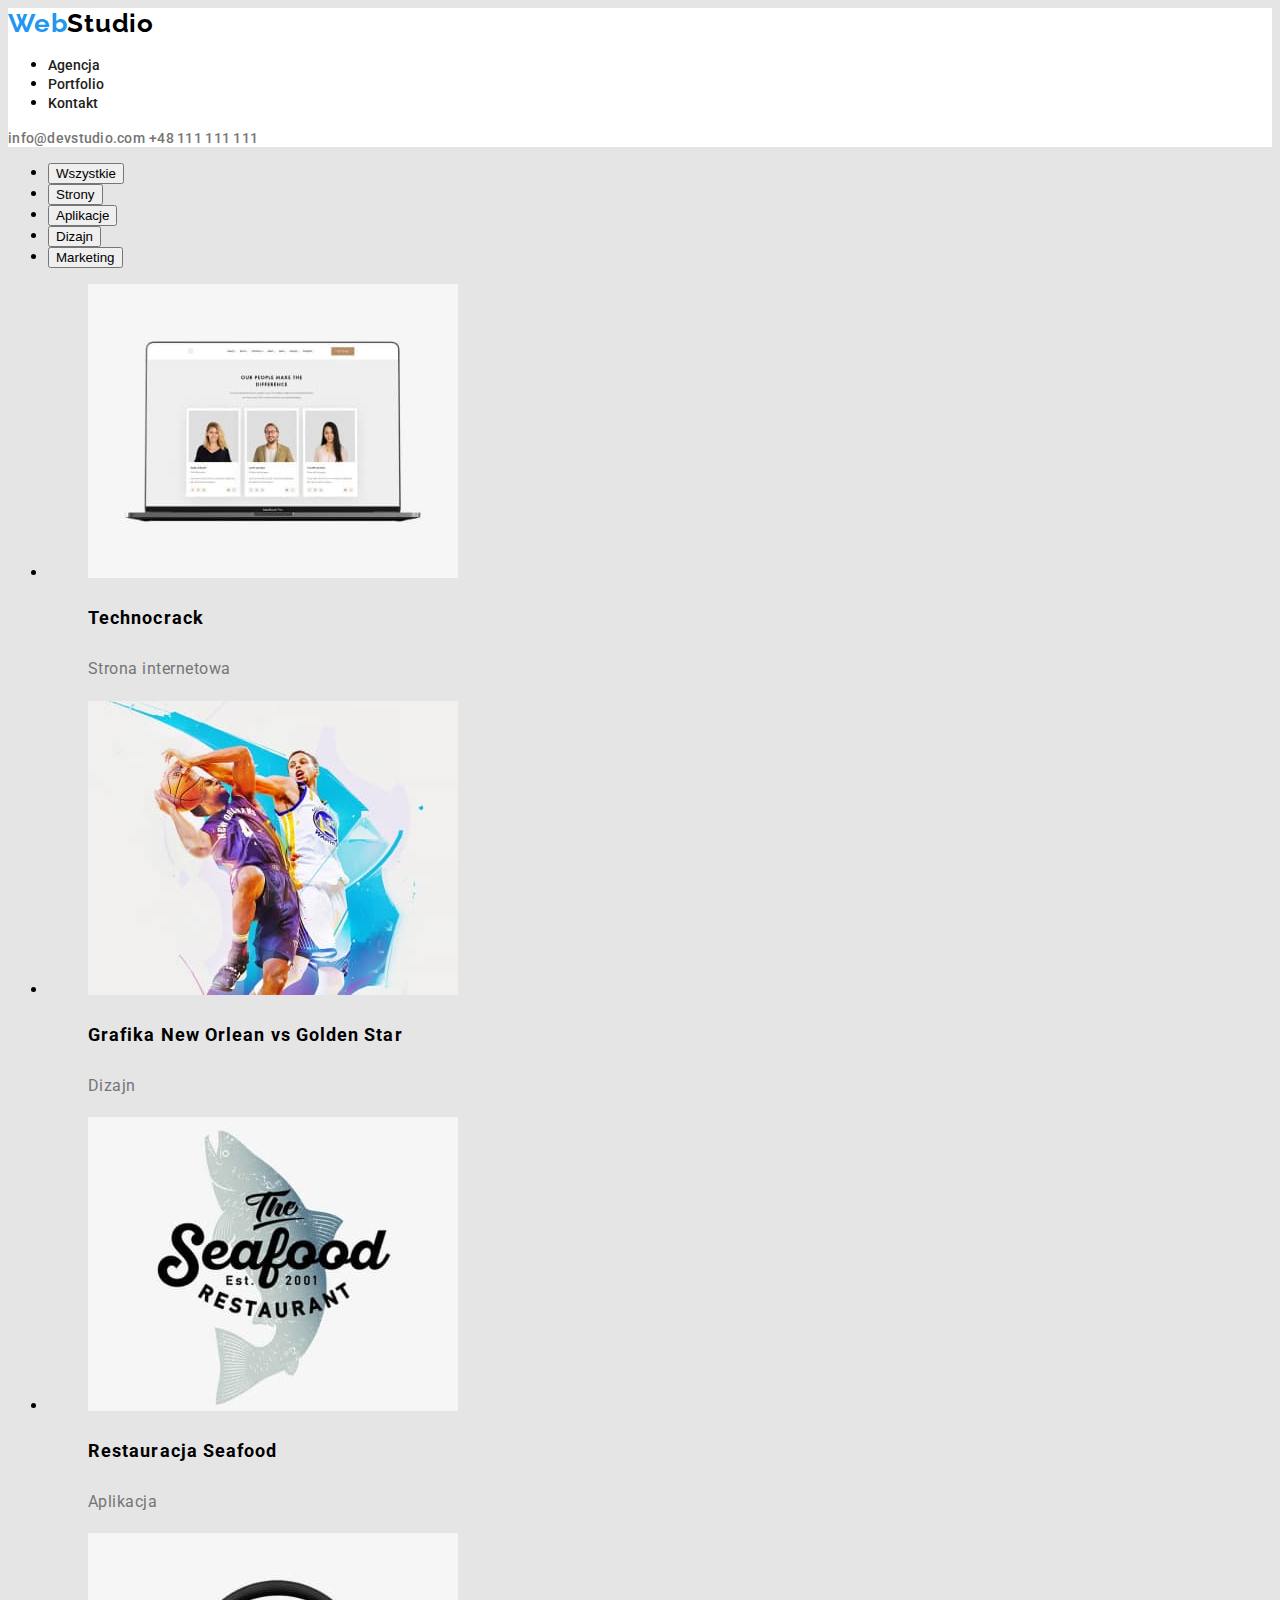
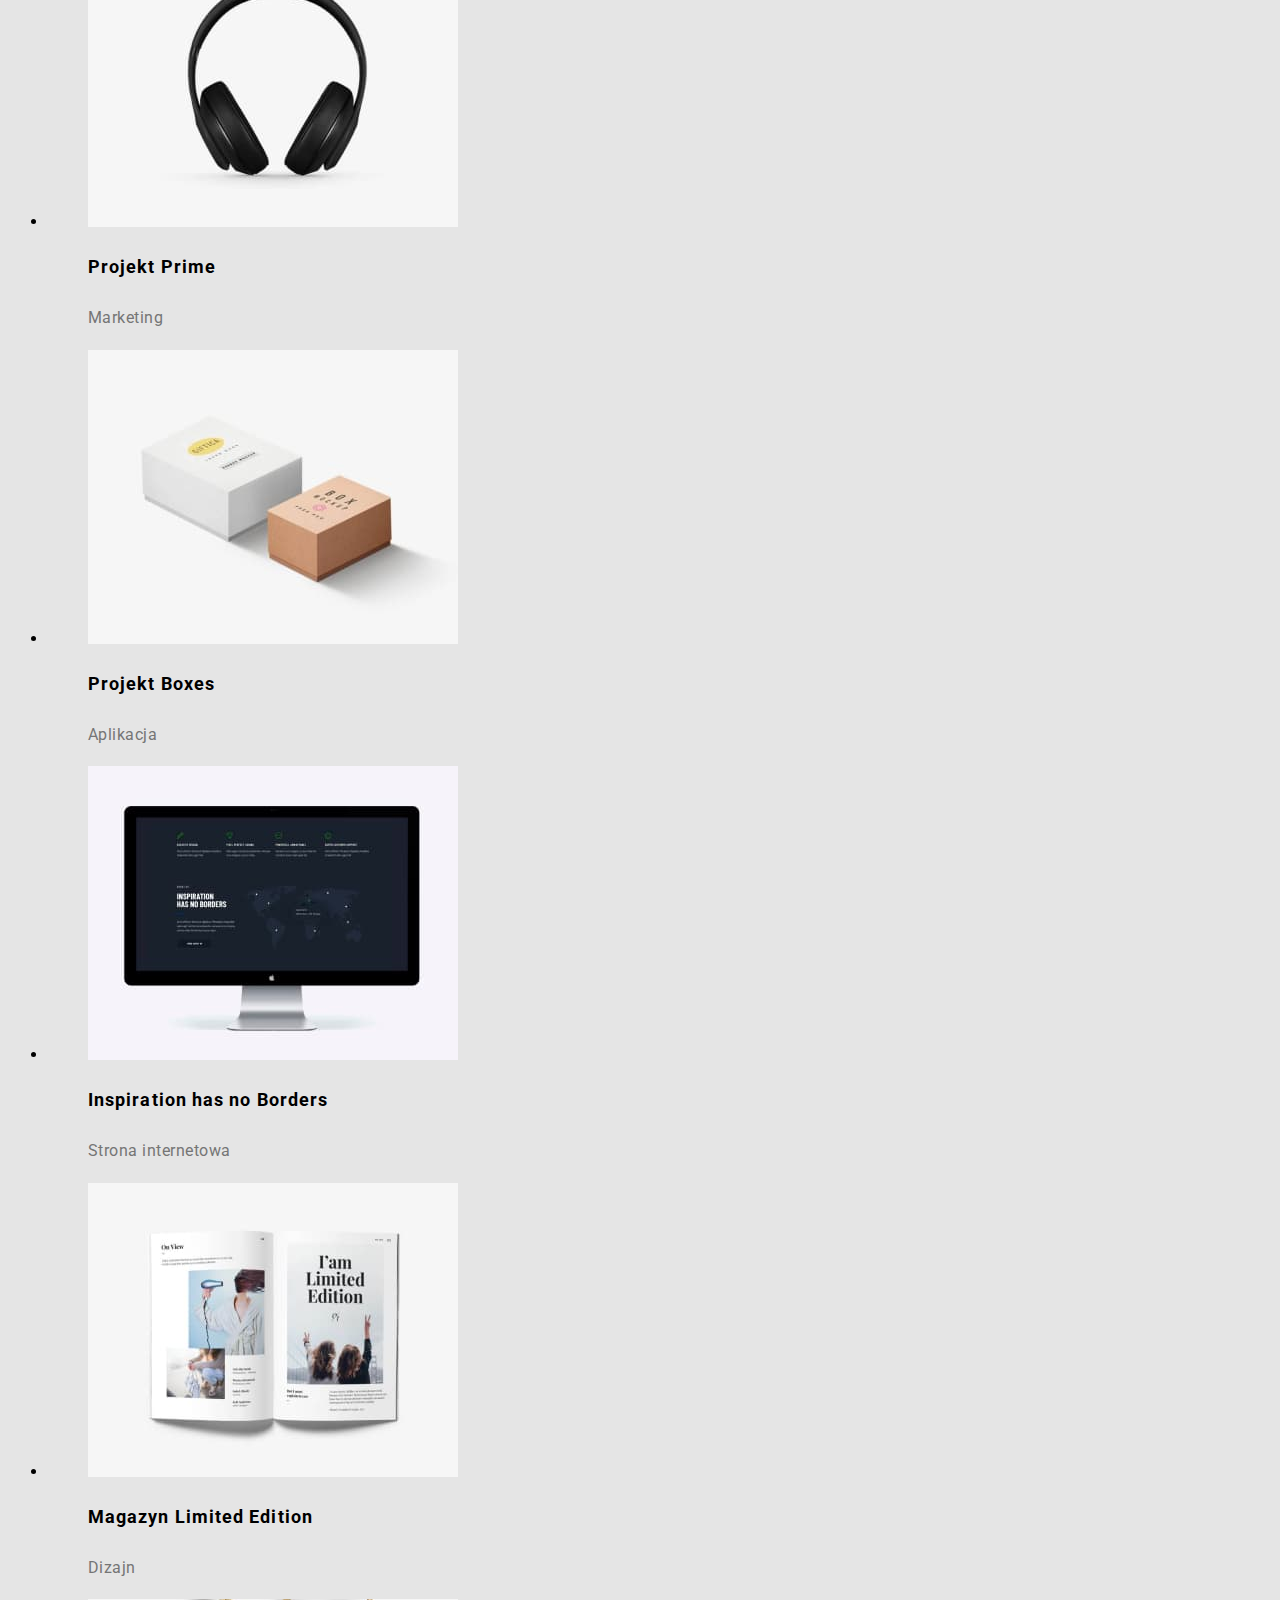
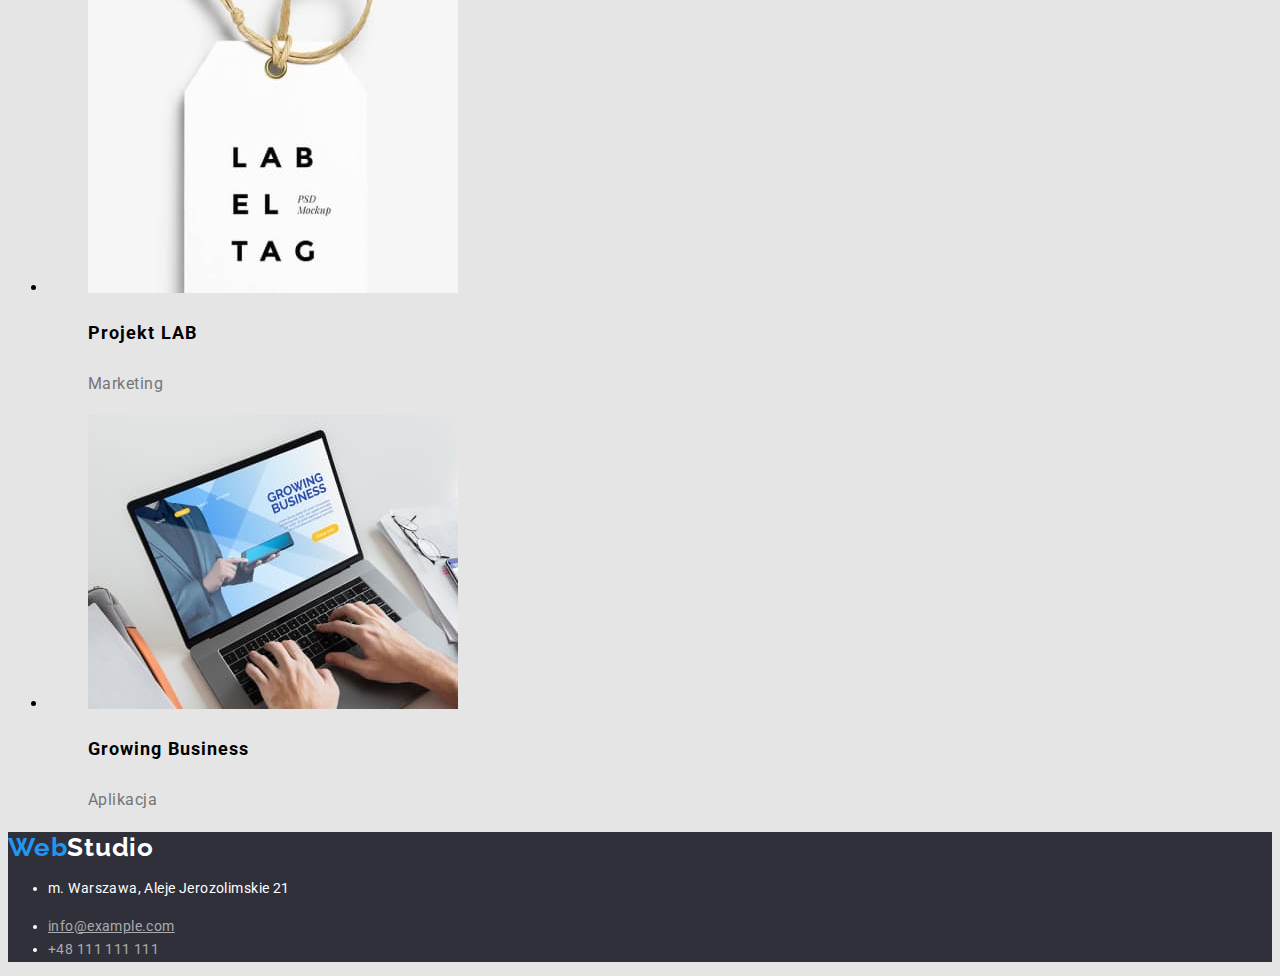
==== portfolio.html @ b423bd3a "new homework" ====
<!DOCTYPE html>
<html lang="en">
  <head>
    <meta charset="UTF-8" />
    <meta http-equiv="X-UA-Compatible" content="IE=edge" />
    <meta name="viewport" content="width=device-width, initial-scale=1.0" />
    <title>hw-2-Portfolio</title>
    <link rel="preconnect" href="https://fonts.googleapis.com" />
    <link rel="preconnect" href="https://fonts.gstatic.com" crossorigin />
    <link
      href="https://fonts.googleapis.com/css2?family=Raleway:wght@700&family=Roboto:wght@400;500;700;900&display=swap"
      rel="stylesheet"
    />
    <link rel="stylesheet" href="./css/style.css" />
    <style>
      body {
        font-family: "Roboto", sans-serif;
      }
    </style>
  </head>
  <body>
    <header id="navi">
      <a class="logo" href="./index.html"
        ><span>Web</span><span class="studio-header">Studio</span></a
      >
      <nav class="menu">
        <ul>
          <li><a class="menu_item" href="#">Agencja</a></li>
          <li><a class="menu_item" href="./portfolio.html">Portfolio</a></li>
          <li><a class="menu_item" href="#Kontakt">Kontakt</a></li>
        </ul>
      </nav>
      <a class="mail" href="mailto:info@devstudio.com">info@devstudio.com</a>
      <a class="tel" href="tel:+48111111111">+48 111 111 111</a>
    </header>
    <main>
      <section class="filters">
        <ul>
          <li>
            <button class="filter-button" type="button">Wszystkie</button>
          </li>
          <li><button class="filter-button" type="button">Strony</button></li>
          <li>
            <button class="filter-button" type="button">Aplikacje</button>
          </li>
          <li><button class="filter-button" type="button">Dizajn</button></li>
          <li>
            <button class="filter-button" type="button">Marketing</button>
          </li>
        </ul>
      </section>
      <section>
        <ul class="projects-list">
          <li class="project-list-item">
            <figure>
              <img
                src="./images/portfolio/portfolio_img1.jpg"
                alt="Technocrack"
                width="370"
                height="294"
              />
              <figcaption>
                <p class="project-title">Technocrack</p>
                <p class="project-title-decription">Strona internetowa</p>
              </figcaption>
            </figure>
          </li>
          <li class="project-list-item">
            <figure>
              <img
                src="./images/portfolio/portfolio_img2.jpg"
                alt="Grafika New Orlean vs Golden Star"
                width="370"
                height="294"
              />
              <figcaption>
                <p class="project-title">Grafika New Orlean vs Golden Star</p>
                <p class="project-title-decription">Dizajn</p>
              </figcaption>
            </figure>
          </li>
          <li class="project-list-item">
            <figure>
              <img
                src="./images/portfolio/portfolio_img3.jpg"
                alt="Restauracja Seafood"
                width="370"
                height="294"
              />
              <figcaption>
                <p class="project-title">Restauracja Seafood</p>
                <p class="project-title-decription">Aplikacja</p>
              </figcaption>
            </figure>
          </li>
          <li class="project-list-item">
            <figure>
              <img
                src="./images/portfolio/portfolio_img4.jpg"
                alt="Projekt Prime"
                width="370"
                height="294"
              />
              <figcaption>
                <p class="project-title">Projekt Prime</p>
                <p class="project-title-decription">Marketing</p>
              </figcaption>
            </figure>
          </li>
          <li class="project-list-item">
            <figure>
              <img
                src="./images/portfolio/portfolio_img5.jpg"
                alt="Projekt Boxes"
                width="370"
                height="294"
              />
              <figcaption>
                <p class="project-title">Projekt Boxes</p>
                <p class="project-title-decription">Aplikacja</p>
              </figcaption>
            </figure>
          </li>
          <li class="project-list-item">
            <figure>
              <img
                src="./images/portfolio/portfolio_img6.jpg"
                alt="Inspiration has no Borders"
                width="370"
                height="294"
              />
              <figcaption>
                <p class="project-title">Inspiration has no Borders</p>
                <p class="project-title-decription">Strona internetowa</p>
              </figcaption>
            </figure>
          </li>
          <li class="project-list-item">
            <figure>
              <img
                src="./images/portfolio/portfolio_img7.jpg"
                alt="Magazyn Limited Edition"
                width="370"
                height="294"
              />
              <figcaption>
                <p class="project-title">Magazyn Limited Edition</p>
                <p class="project-title-decription">Dizajn</p>
              </figcaption>
            </figure>
          </li>
          <li class="project-list-item">
            <figure>
              <img
                src="./images/portfolio/portfolio_img8.jpg"
                alt="Projekt LAB"
                width="370"
                height="294"
              />
              <figcaption>
                <p class="project-title">Projekt LAB</p>
                <p class="project-title-decription">Marketing</p>
              </figcaption>
            </figure>
          </li>
          <li class="project-list-item">
            <figure>
              <img
                src="./images/portfolio/portfolio_img9.jpg"
                alt="Growing Business"
                width="370"
                height="294"
              />
              <figcaption>
                <p class="project-title">Growing Business</p>
                <p class="project-title-decription">Aplikacja</p>
              </figcaption>
            </figure>
          </li>
        </ul>
      </section>
    </main>
    <footer>
      <div id="Kontakt">
        <a class="logo-footer" href="index.html"
          >Web<span class="studio-footer">Studio</span></a
        >
        <address>
          <ul class="adress-text">
            <li><p>m. Warszawa, Aleje Jerozolimskie 21</p></li>
            <li>
              <a class="footer-links footer-mail" href="mailto:info@example.com"
                >info@example.com</a
              >
            </li>
            <li>
              <a class="footer-links" href="tel:+48111111111"
                >+48 111 111 111</a
              >
            </li>
          </ul>
        </address>
      </div>
    </footer>
  </body>
</html>
---- css/style.css ----
body {
  font: color #212121;
  background-color: var(--background-color);
}
/*style zapisane*/
:root {
  --hover-color: #2196f3;
  --background-color: #e5e5e5;
  --section-color: #ffffff;
  --other-section-color: #2f303a;
  --description-color: #757575;
}
/*przyciski  link*/
.order-service-button {
  font-style: normal;
  font-weight: 700;
  line-height: 1.87;
  display: flex;
  align-items: center;
  text-align: center;
  letter-spacing: 0.06em;
}
.order-service-button:hover,
.order-service-button:focus {
  background-color: var(--hover-color);
}
.filter.button {
  font-family: "Roboto";
  font-weight: 500;
  font-size: 16px;
  line-height: 1.6;
  text-align: center;
  letter-spacing: 0.03em;
}
.filter-button:hover,
.filter-button:focus {
  background-color: var(--hover-color);
}

a {
  color: #212121;
  text-decoration: inherit;
}
a:hover,
a:focus {
  color: var(--hover-color);
}
footer {
  background-color: var(--other-section-color);
  color: #ffffff;
}
.footer-links {
  color: rgba(255, 255, 255, 0.6);
  font-style: normal;
  font-size: 14px;
  line-height: 1.7;
  letter-spacing: 0.03em;
}
.footer-mail {
  text-decoration-line: underline;
}
.tel,
.mail {
  color: rgba(117, 117, 117, 1);
  font-style: normal;
  font-weight: 500;
  font-size: 14px;
  line-height: 1.1;
  letter-spacing: 0.02em;
}
.tel:hover,
.mail:hover,
.tel:focus,
.mail:focus {
  color: var(--hover-color);
}

.menu {
}
.menu_item {
  font-style: normal;
  font-weight: 500;
  font-size: 14px;
  line-height: 1.1;
  letter-spacing: 0.02;
}
/*teksty*/
.project-title-decription {
  color: var(--description-color);
  font-style: normal;
  font-size: 16px;
  line-height: 1.9;
  letter-spacing: 0.03em;
}
.project-title {
  font-style: normal;
  font-weight: 700;
  font-size: 18px;
  line-height: 2;
  letter-spacing: 0.06em;
}

.adress-text {
  font-style: normal;
  font-size: 14px;
  line-height: 1.7;
  letter-spacing: 0.03em;
}
.logo {
  font-family: "Raleway";
  font-style: normal;
  font-weight: 700;
  font-size: 26px;
  line-height: 1.2;
  letter-spacing: 0.03em;
  color: #2196f3;
}
.logo-footer {
  font-family: "Raleway";
  font-style: normal;
  font-weight: 700;
  font-size: 26px;
  line-height: 1.2;
  letter-spacing: 0.03em;
  color: #2196f3;
}
.studio-header {
  color: #000000;
}
.studio-footer {
  color: #ffffff;
}
.order-service-title {
  font-weight: 900;
  font-size: 44px;
  line-height: 1.36;
  text-align: center;
  letter-spacing: 0.06em;
  text-transform: uppercase;
  color: #ffffff;
}
.lorem-list-title {
  font-weight: 700;
  font-size: 14px;
  line-height: 1.14;
  letter-spacing: 0.03em;
  text-transform: uppercase;
}

.lorem-list-description {
  font-size: 14px;
  line-height: 2;
  letter-spacing: 0.03em;
  color: var(--description-color);
}

.work-section-title {
  font-style: normal;
  font-weight: 700;
  font-size: 36px;
  line-height: 1.17;
  text-align: center;
  letter-spacing: 0.03em;
}

.work-list-image {
}

.team-section {
}

.team-list {
}

.team-list-item {
}

.team-list-title {
  font-style: normal;
  font-weight: 500;
  line-height: 1.2;
  text-align: center;
  letter-spacing: 0.03em;
}

.team-list-description {
  font-style: normal;
  line-height: 1.2;
  text-align: center;
  letter-spacing: 0.03pm;
  color: var(--description-color);
}
/*sekcje*/
.work-list {
}

.efective-solution-conteiner {
  background-color: var(--other-section-color);
}
#lorem {
  background-color: var(--section-color);
}
#work {
  background-color: var(--section-color);
}
#kontakt {
  background-color: var(--section-color);
}
#navi {
  background-color: var(--section-color);
}
#team {
  background-color: var(--section-color);
}
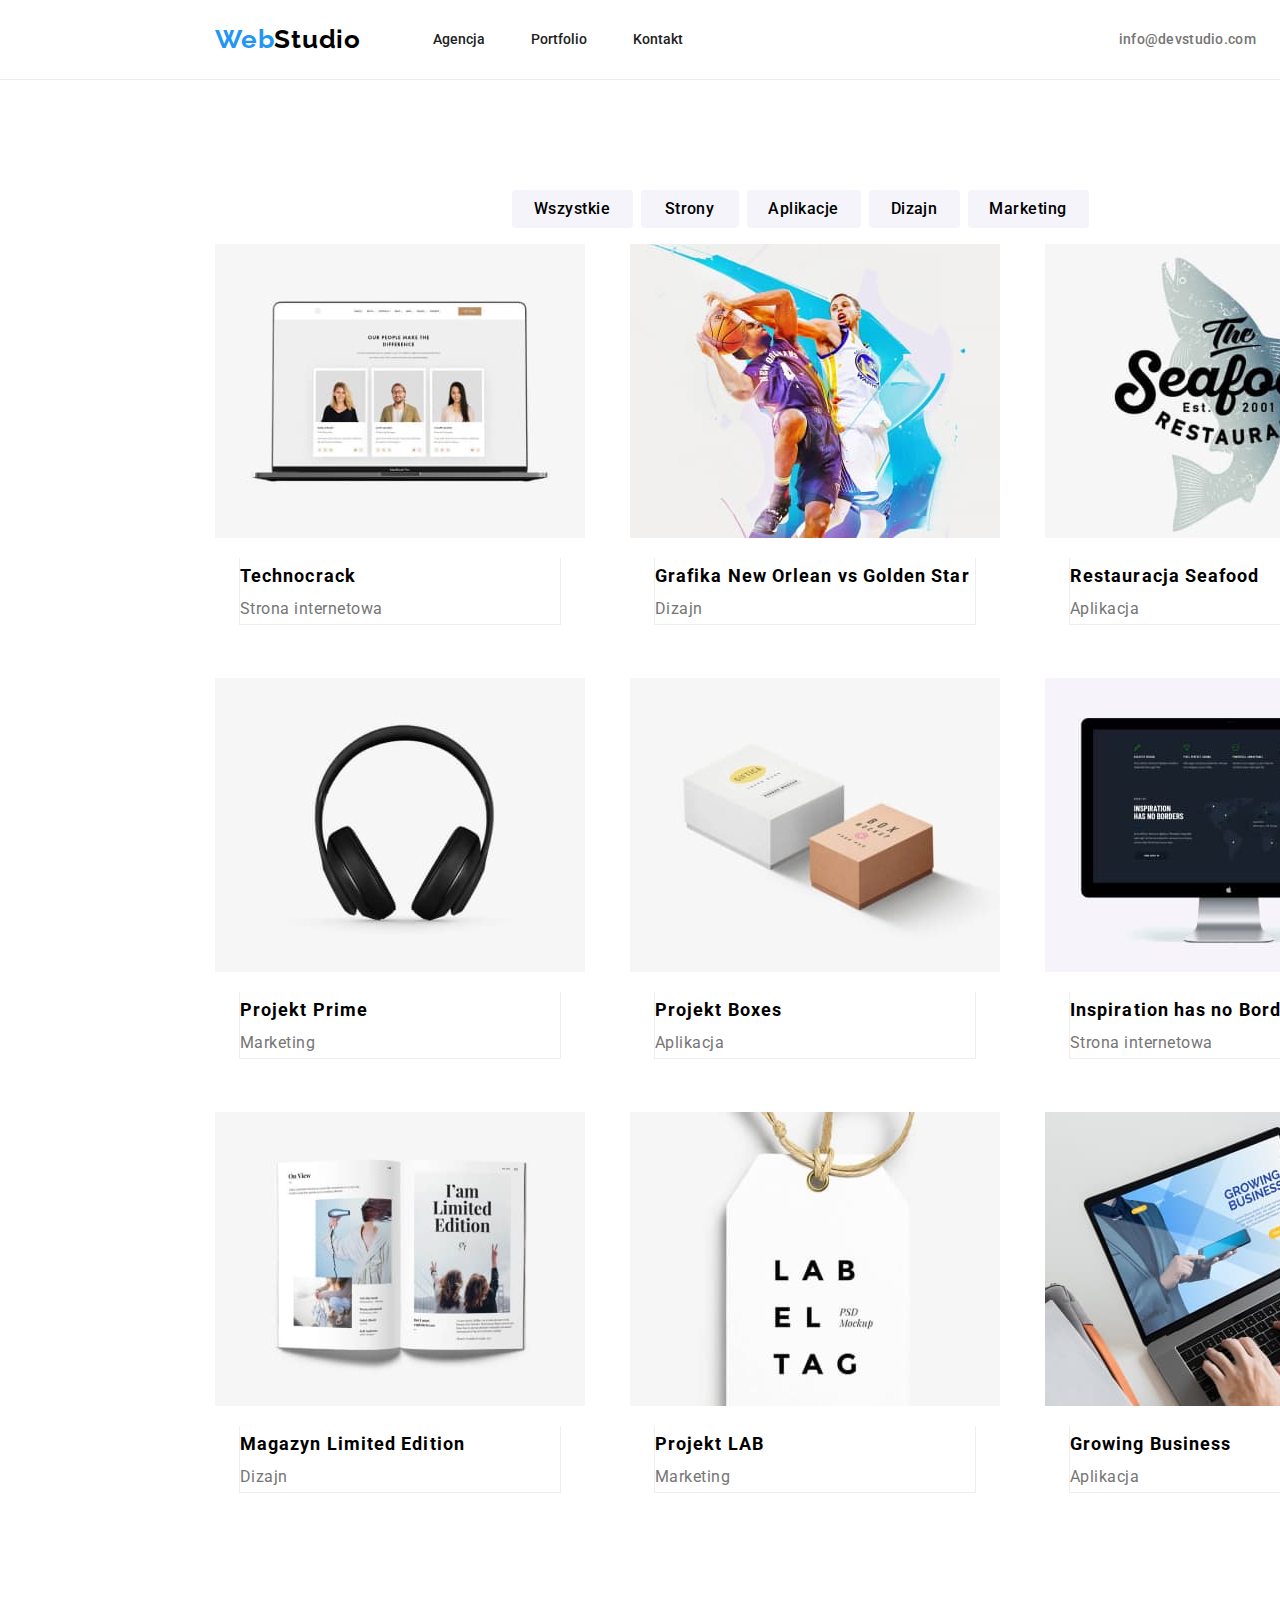
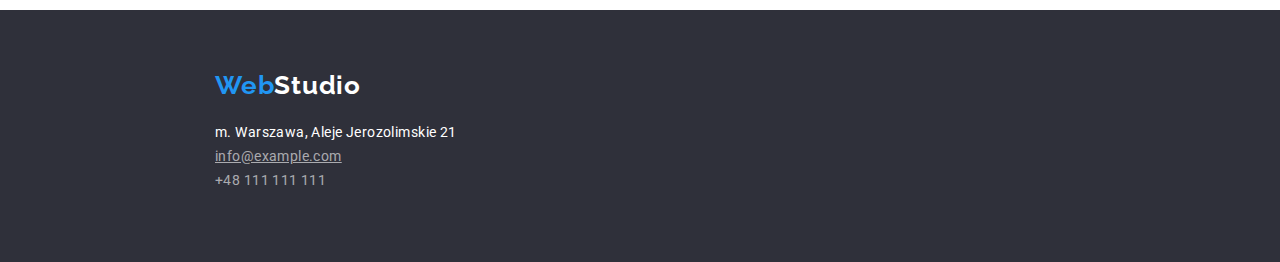
==== commit f10e3aea: "portfolio" ====
--- a/portfolio.html
+++ b/portfolio.html
@@ -7,10 +7,12 @@
     <title>hw-2-Portfolio</title>
     <link rel="preconnect" href="https://fonts.googleapis.com" />
     <link rel="preconnect" href="https://fonts.gstatic.com" crossorigin />
+    <link rel="./css/modern-normalize.css" />
     <link
       href="https://fonts.googleapis.com/css2?family=Raleway:wght@700&family=Roboto:wght@400;500;700;900&display=swap"
       rel="stylesheet"
     />
+
     <link rel="stylesheet" href="./css/style.css" />
     <style>
       body {
@@ -19,159 +21,184 @@
     </style>
   </head>
   <body>
-    <header id="navi">
-      <a class="logo" href="./index.html"
-        ><span>Web</span><span class="studio-header">Studio</span></a
-      >
-      <nav class="menu">
-        <ul>
-          <li><a class="menu_item" href="#">Agencja</a></li>
-          <li><a class="menu_item" href="./portfolio.html">Portfolio</a></li>
-          <li><a class="menu_item" href="#Kontakt">Kontakt</a></li>
-        </ul>
-      </nav>
-      <a class="mail" href="mailto:info@devstudio.com">info@devstudio.com</a>
-      <a class="tel" href="tel:+48111111111">+48 111 111 111</a>
+    <header class="header-border" id="navi">
+      <div class="container header-flex">
+        <a class="logo" href="./index.html"
+          ><span>Web</span><span class="studio-header">Studio</span></a
+        >
+
+        <nav>
+          <ul class="menu">
+            <li><a class="menu_item" href="#">Agencja</a></li>
+            <li><a class="menu_item" href="./portfolio.html">Portfolio</a></li>
+            <li><a class="menu_item" href="#kontakt">Kontakt</a></li>
+          </ul>
+        </nav>
+        <div class="menu-address">
+          <a class="mail" href="mailto:info@devstudio.com"
+            >info@devstudio.com</a
+          >
+          <a class="tel" href="tel:+48111111111">+48 111 111 111</a>
+        </div>
+      </div>
     </header>
-    <main>
-      <section class="filters">
-        <ul>
-          <li>
-            <button class="filter-button" type="button">Wszystkie</button>
-          </li>
-          <li><button class="filter-button" type="button">Strony</button></li>
-          <li>
-            <button class="filter-button" type="button">Aplikacje</button>
-          </li>
-          <li><button class="filter-button" type="button">Dizajn</button></li>
-          <li>
-            <button class="filter-button" type="button">Marketing</button>
-          </li>
-        </ul>
-      </section>
-      <section>
+    <main id="main">
+      <section class="section">
+        <div>
+          <ul class="filters">
+            <li class="filter-list">
+              <button class="filter-button filter-all" type="button">
+                Wszystkie
+              </button>
+            </li>
+            <li class="filter-list">
+              <button class="filter-button filter-site" type="button">
+                Strony
+              </button>
+            </li>
+            <li class="filter-list">
+              <button class="filter-button filter-aplication" type="button">
+                Aplikacje
+              </button>
+            </li>
+            <li class="filter-list">
+              <button class="filter-button filter-dizajn" type="button">
+                Dizajn
+              </button>
+            </li>
+            <li class="filter-list">
+              <button class="filter-button filter-marketing" type="button">
+                Marketing
+              </button>
+            </li>
+          </ul>
+        </div>
+
+        <!--obszar projektow-->
+
         <ul class="projects-list">
           <li class="project-list-item">
-            <figure>
-              <img
+            <figure class="project-list-figure">
+              <img
+                class="project-img"
                 src="./images/portfolio/portfolio_img1.jpg"
                 alt="Technocrack"
                 width="370"
                 height="294"
               />
-              <figcaption>
+              <figcaption class="project-list-figcaption">
                 <p class="project-title">Technocrack</p>
                 <p class="project-title-decription">Strona internetowa</p>
               </figcaption>
             </figure>
           </li>
           <li class="project-list-item">
-            <figure>
+            <figure class="project-list-figure">
               <img
                 src="./images/portfolio/portfolio_img2.jpg"
                 alt="Grafika New Orlean vs Golden Star"
                 width="370"
                 height="294"
               />
-              <figcaption>
+              <figcaption class="project-list-figcaption">
                 <p class="project-title">Grafika New Orlean vs Golden Star</p>
                 <p class="project-title-decription">Dizajn</p>
               </figcaption>
             </figure>
           </li>
           <li class="project-list-item">
-            <figure>
+            <figure class="project-list-figure">
               <img
                 src="./images/portfolio/portfolio_img3.jpg"
                 alt="Restauracja Seafood"
                 width="370"
                 height="294"
               />
-              <figcaption>
+              <figcaption class="project-list-figcaption">
                 <p class="project-title">Restauracja Seafood</p>
                 <p class="project-title-decription">Aplikacja</p>
               </figcaption>
             </figure>
           </li>
           <li class="project-list-item">
-            <figure>
+            <figure class="project-list-figure">
               <img
                 src="./images/portfolio/portfolio_img4.jpg"
                 alt="Projekt Prime"
                 width="370"
                 height="294"
               />
-              <figcaption>
+              <figcaption class="project-list-figcaption">
                 <p class="project-title">Projekt Prime</p>
                 <p class="project-title-decription">Marketing</p>
               </figcaption>
             </figure>
           </li>
           <li class="project-list-item">
-            <figure>
+            <figure class="project-list-figure">
               <img
                 src="./images/portfolio/portfolio_img5.jpg"
                 alt="Projekt Boxes"
                 width="370"
                 height="294"
               />
-              <figcaption>
+              <figcaption class="project-list-figcaption">
                 <p class="project-title">Projekt Boxes</p>
                 <p class="project-title-decription">Aplikacja</p>
               </figcaption>
             </figure>
           </li>
           <li class="project-list-item">
-            <figure>
+            <figure class="project-list-figure">
               <img
                 src="./images/portfolio/portfolio_img6.jpg"
                 alt="Inspiration has no Borders"
                 width="370"
                 height="294"
               />
-              <figcaption>
+              <figcaption class="project-list-figcaption">
                 <p class="project-title">Inspiration has no Borders</p>
                 <p class="project-title-decription">Strona internetowa</p>
               </figcaption>
             </figure>
           </li>
           <li class="project-list-item">
-            <figure>
+            <figure class="project-list-figure">
               <img
                 src="./images/portfolio/portfolio_img7.jpg"
                 alt="Magazyn Limited Edition"
                 width="370"
                 height="294"
               />
-              <figcaption>
+              <figcaption class="project-list-figcaption">
                 <p class="project-title">Magazyn Limited Edition</p>
                 <p class="project-title-decription">Dizajn</p>
               </figcaption>
             </figure>
           </li>
           <li class="project-list-item">
-            <figure>
+            <figure class="project-list-figure">
               <img
                 src="./images/portfolio/portfolio_img8.jpg"
                 alt="Projekt LAB"
                 width="370"
                 height="294"
               />
-              <figcaption>
+              <figcaption class="project-list-figcaption">
                 <p class="project-title">Projekt LAB</p>
                 <p class="project-title-decription">Marketing</p>
               </figcaption>
             </figure>
           </li>
           <li class="project-list-item">
-            <figure>
+            <figure class="project-list-figure">
               <img
                 src="./images/portfolio/portfolio_img9.jpg"
                 alt="Growing Business"
                 width="370"
                 height="294"
               />
-              <figcaption>
+              <figcaption class="project-list-figcaption">
                 <p class="project-title">Growing Business</p>
                 <p class="project-title-decription">Aplikacja</p>
               </figcaption>
@@ -181,25 +208,30 @@
       </section>
     </main>
     <footer>
-      <div id="Kontakt">
-        <a class="logo-footer" href="index.html"
-          >Web<span class="studio-footer">Studio</span></a
-        >
-        <address>
-          <ul class="adress-text">
-            <li><p>m. Warszawa, Aleje Jerozolimskie 21</p></li>
-            <li>
-              <a class="footer-links footer-mail" href="mailto:info@example.com"
-                >info@example.com</a
-              >
-            </li>
-            <li>
-              <a class="footer-links" href="tel:+48111111111"
-                >+48 111 111 111</a
-              >
-            </li>
-          </ul>
-        </address>
+      <div id="kontakt">
+        <div class="logo-footer-container">
+          <a class="logo-footer" href="index.html"
+            >Web<span class="studio-footer">Studio</span></a
+          >
+
+          <address class="adress-container">
+            <ul class="adress-text">
+              <li><p>m. Warszawa, Aleje Jerozolimskie 21</p></li>
+              <li>
+                <a
+                  class="footer-links footer-mail"
+                  href="mailto:info@example.com"
+                  >info@example.com</a
+                >
+              </li>
+              <li>
+                <a class="footer-links" href="tel:+48111111111"
+                  >+48 111 111 111</a
+                >
+              </li>
+            </ul>
+          </address>
+        </div>
       </div>
     </footer>
   </body>
--- a/css/style.css
+++ b/css/style.css
@@ -1,6 +1,8 @@
+@import "./modern-normalize.css";
 body {
   font: color #212121;
-  background-color: var(--background-color);
+  background-color: var(--section-color);
+  margin: 0px;
 }
 /*style zapisane*/
 :root {
@@ -9,8 +11,18 @@
   --section-color: #ffffff;
   --other-section-color: #2f303a;
   --description-color: #757575;
+  --button-color: #f5f4fa;
+}
+img {
+  display: block;
+  max-width: 100%;
+  height: auto;
 }
 /*przyciski  link*/
+.filter-all {
+  width: auto;
+  height: auto;
+}
 .order-service-button {
   font-style: normal;
   font-weight: 700;
@@ -24,19 +36,37 @@
 .order-service-button:focus {
   background-color: var(--hover-color);
 }
-.filter.button {
+.filter-list {
+}
+ul:first-child {
+  margin-left: 0px;
+}
+ul.last-child {
+  margin-right: 0px;
+}
+.filter-button {
   font-family: "Roboto";
   font-weight: 500;
   font-size: 16px;
   line-height: 1.6;
   text-align: center;
   letter-spacing: 0.03em;
+  background-color: var(--button-color);
+  border-radius: 4px;
+  border: 0;
+  width: 177px;
+  height: 26px;
 }
 .filter-button:hover,
 .filter-button:focus {
   background-color: var(--hover-color);
 }
-
+p {
+  margin: 0px;
+}
+li {
+  list-style-type: none;
+}
 a {
   color: #212121;
   text-decoration: inherit;
@@ -48,13 +78,17 @@
 footer {
   background-color: var(--other-section-color);
   color: #ffffff;
-}
+  width: 1600px;
+  height: 252px;
+}
+
 .footer-links {
   color: rgba(255, 255, 255, 0.6);
   font-style: normal;
   font-size: 14px;
   line-height: 1.7;
   letter-spacing: 0.03em;
+  padding-top: 9px;
 }
 .footer-mail {
   text-decoration-line: underline;
@@ -76,6 +110,15 @@
 }
 
 .menu {
+  display: flex;
+  flex-direction: row;
+  list-style-type: none;
+  gap: 46px;
+  height: 100%;
+  margin: 0 0 0 91px;
+  justify-content: flex-start;
+  padding-inline-start: 0;
+  align-items: center;
 }
 .menu_item {
   font-style: normal;
@@ -84,6 +127,16 @@
   line-height: 1.1;
   letter-spacing: 0.02;
 }
+.menu-address {
+  display: flex;
+  flex-direction: row;
+  gap: 50px;
+  padding-inline-start: 0;
+  justify-content: flex-end;
+  align-items: center;
+  margin: 0 0 0 364px;
+}
+
 /*teksty*/
 .project-title-decription {
   color: var(--description-color);
@@ -91,6 +144,7 @@
   font-size: 16px;
   line-height: 1.9;
   letter-spacing: 0.03em;
+  margin: 0px 0px 0px 0px;
 }
 .project-title {
   font-style: normal;
@@ -98,13 +152,19 @@
   font-size: 18px;
   line-height: 2;
   letter-spacing: 0.06em;
-}
-
+  margin: 4px 0px 0px 0px;
+}
+.adress-container {
+  width: 247px;
+  height: 81px;
+  margin-top: 20px;
+}
 .adress-text {
   font-style: normal;
   font-size: 14px;
   line-height: 1.7;
   letter-spacing: 0.03em;
+  padding-left: 0px;
 }
 .logo {
   font-family: "Raleway";
@@ -114,6 +174,9 @@
   line-height: 1.2;
   letter-spacing: 0.03em;
   color: #2196f3;
+  display: flex;
+  align-items: center;
+  justify-content: start;
 }
 .logo-footer {
   font-family: "Raleway";
@@ -124,6 +187,11 @@
   letter-spacing: 0.03em;
   color: #2196f3;
 }
+.logo-footer-container {
+  margin-left: 215px;
+  padding-top: 60px;
+}
+
 .studio-header {
   color: #000000;
 }
@@ -191,9 +259,69 @@
   color: var(--description-color);
 }
 /*sekcje*/
+
+#main {
+  width: 1600px;
+}
+.header-border {
+  border-bottom: 1px solid #ececec;
+}
+.header-flex {
+  display: flex;
+  flex-direction: row;
+  justify-content: space-between;
+  height: 100%;
+  width: 100%;
+  margin-right: 0;
+
+  /* justify-content: center; */
+}
+.container {
+  width: 1200px;
+
+  margin: 0px 215px;
+  /* margin-left: 215px; */
+}
+.section {
+  padding: 94px 0;
+}
 .work-list {
 }
-
+.filters {
+  display: flex;
+  flex-direction: row;
+  gap: 8px;
+  justify-content: center;
+  list-style-type: none;
+  padding: 0px;
+  height: 38px;
+
+  width: 100%;
+}
+.projects-list {
+  width: 1200px;
+  padding-left: 0px;
+  padding-right: 0px;
+  display: flex;
+  flex-direction: row;
+  flex-wrap: wrap;
+  gap: 30px;
+  margin: 0 215px;
+  justify-content: space-between;
+}
+
+.project-list-item {
+  width: 370px;
+  height: 404px;
+  margin: 0;
+  background: #ffffff;
+  /* border: 0px 1px 1px solid #eeeeee; */
+  display: block;
+}
+.project-img {
+  width: 100%;
+  margin: 0px;
+}
 .efective-solution-conteiner {
   background-color: var(--other-section-color);
 }
@@ -203,12 +331,47 @@
 #work {
   background-color: var(--section-color);
 }
-#kontakt {
-  background-color: var(--section-color);
-}
+
 #navi {
   background-color: var(--section-color);
+  width: 1600px;
+  height: 80px;
 }
 #team {
   background-color: var(--section-color);
 }
+/*bordery*/
+.project-list-figcaption {
+  width: 322px;
+  margin: 20px 24px;
+  border-bottom: 1px solid #eeeeee;
+  border-left: 1px solid #eeeeee;
+  border-right: 1px solid #eeeeee;
+}
+.project-list-figure {
+  width: 370px;
+  margin: 0px;
+  /* border-bottom: 1px solid #eeeeee;
+  border-left: 1px solid #eeeeee;
+  border-right: 1px solid #eeeeee; */
+}
+.filter-all {
+  width: 121px;
+  height: 38px;
+}
+.filter-site {
+  width: 98px;
+  height: 38px;
+}
+.filter-aplication {
+  width: 114px;
+  height: 38px;
+}
+.filter-dizajn {
+  width: 91px;
+  height: 38px;
+}
+.filter-marketing {
+  width: 121px;
+  height: 38px;
+}
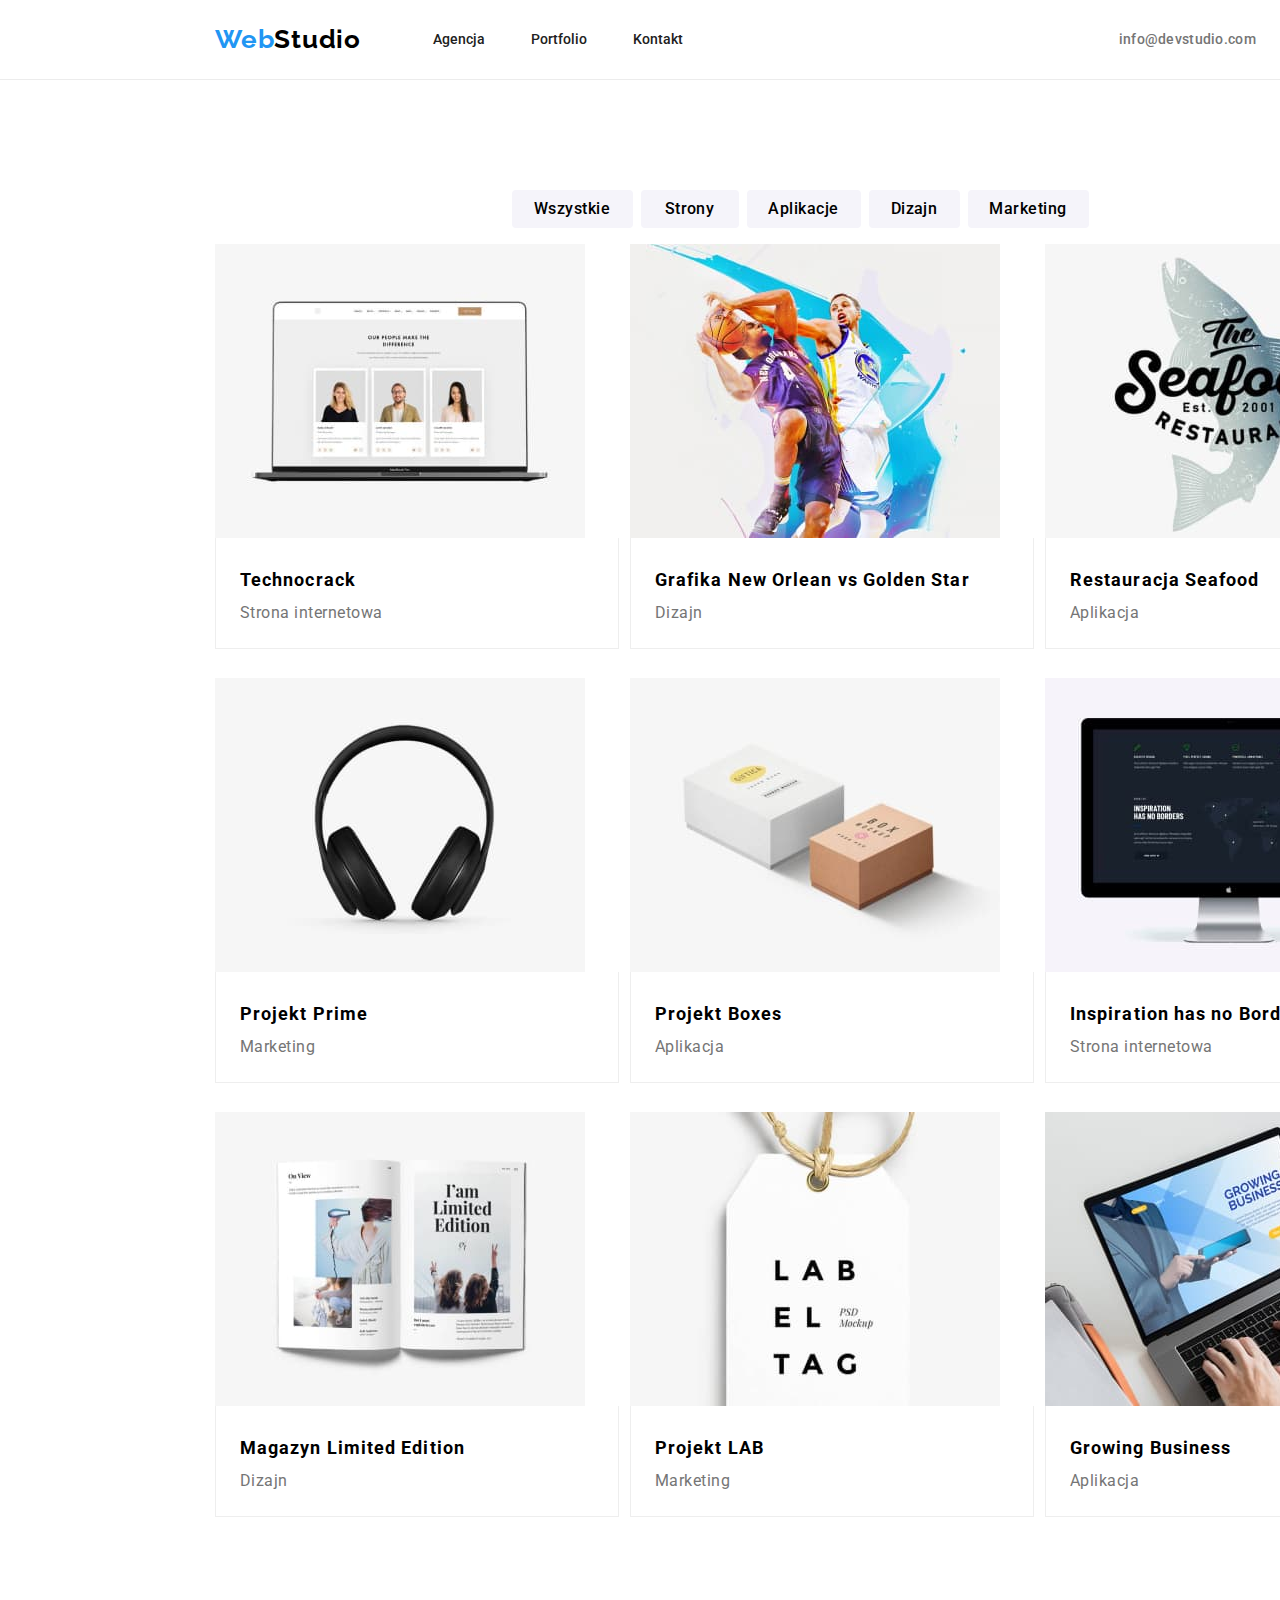
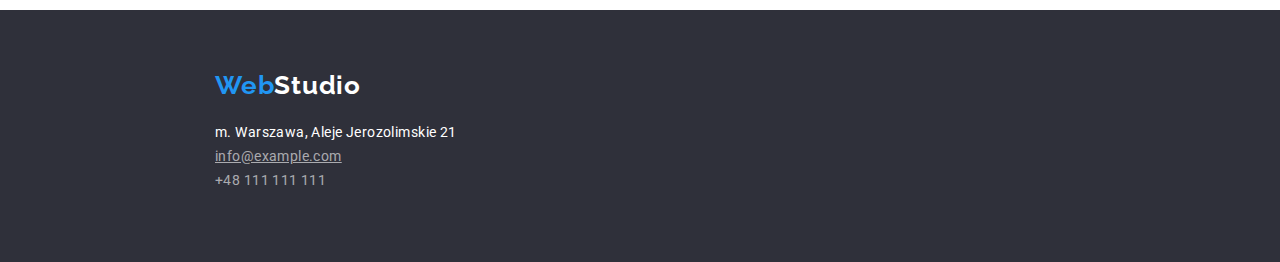
==== commit 923c6c03: "div deleted" ====
--- a/portfolio.html
+++ b/portfolio.html
@@ -208,30 +208,26 @@
       </section>
     </main>
     <footer>
-      <div id="kontakt">
-        <div class="logo-footer-container">
-          <a class="logo-footer" href="index.html"
-            >Web<span class="studio-footer">Studio</span></a
-          >
-
-          <address class="adress-container">
-            <ul class="adress-text">
-              <li><p>m. Warszawa, Aleje Jerozolimskie 21</p></li>
-              <li>
-                <a
-                  class="footer-links footer-mail"
-                  href="mailto:info@example.com"
-                  >info@example.com</a
-                >
-              </li>
-              <li>
-                <a class="footer-links" href="tel:+48111111111"
-                  >+48 111 111 111</a
-                >
-              </li>
-            </ul>
-          </address>
-        </div>
+      <div id="kontakt" class="logo-footer-container">
+        <a class="logo-footer" href="index.html"
+          >Web<span class="studio-footer">Studio</span></a
+        >
+
+        <address class="adress-container">
+          <ul class="adress-text">
+            <li><p>m. Warszawa, Aleje Jerozolimskie 21</p></li>
+            <li>
+              <a class="footer-links footer-mail" href="mailto:info@example.com"
+                >info@example.com</a
+              >
+            </li>
+            <li>
+              <a class="footer-links" href="tel:+48111111111"
+                >+48 111 111 111</a
+              >
+            </li>
+          </ul>
+        </address>
       </div>
     </footer>
   </body>
--- a/css/style.css
+++ b/css/style.css
@@ -342,8 +342,8 @@
 }
 /*bordery*/
 .project-list-figcaption {
-  width: 322px;
-  margin: 20px 24px;
+  width: 404px;
+  padding: 20px 24px;
   border-bottom: 1px solid #eeeeee;
   border-left: 1px solid #eeeeee;
   border-right: 1px solid #eeeeee;
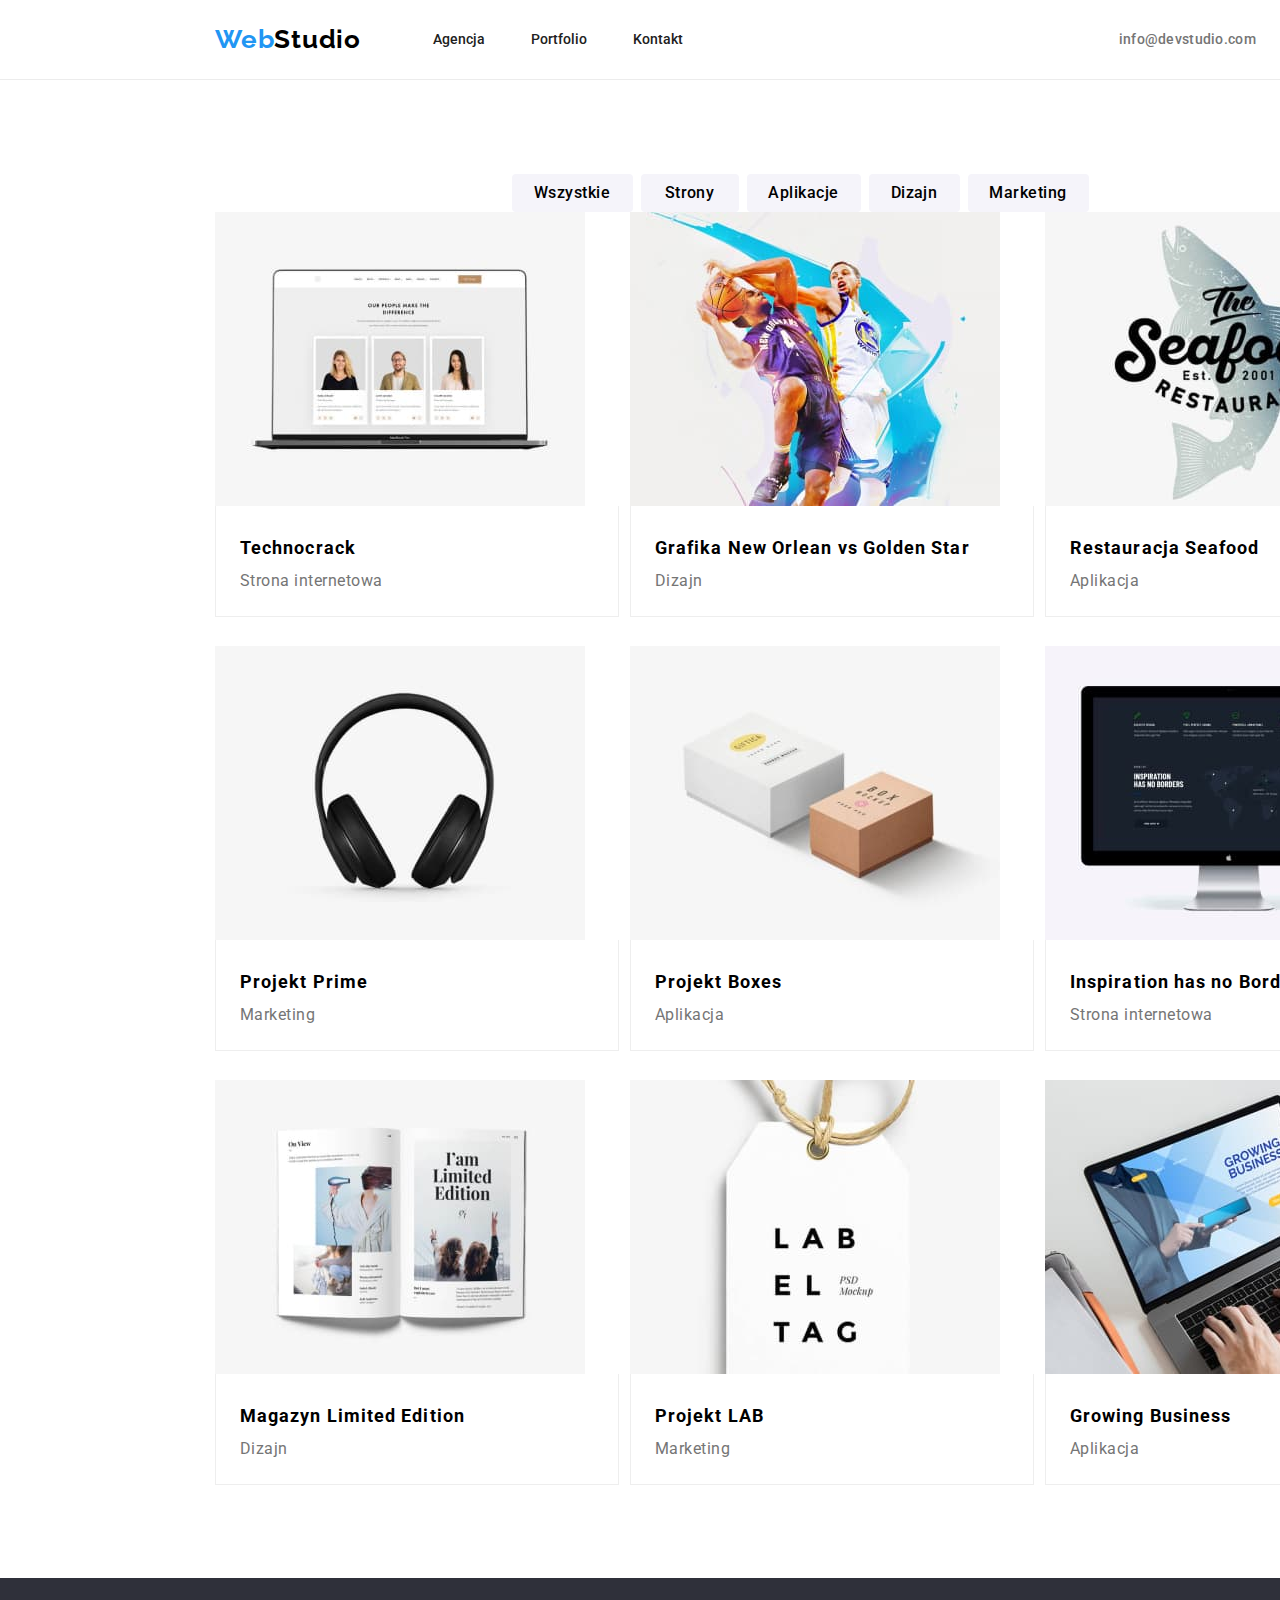
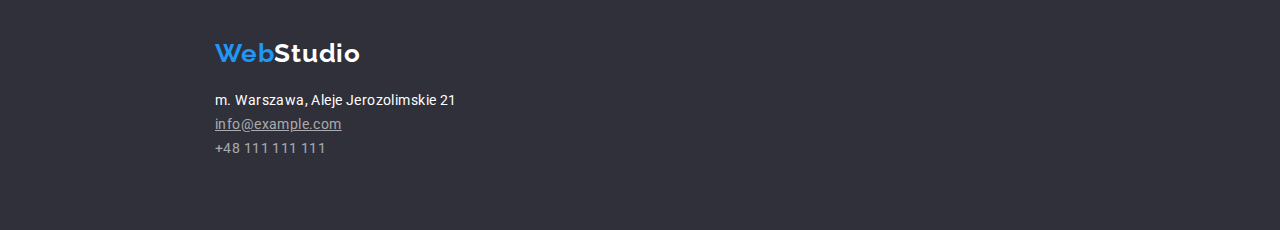
==== commit 560b7c44: "work done" ====
--- a/portfolio.html
+++ b/portfolio.html
@@ -5,9 +5,10 @@
     <meta http-equiv="X-UA-Compatible" content="IE=edge" />
     <meta name="viewport" content="width=device-width, initial-scale=1.0" />
     <title>hw-2-Portfolio</title>
+    <link rel="./css/modern-normalize.css" href="./css/modern-normalize.css" />
     <link rel="preconnect" href="https://fonts.googleapis.com" />
     <link rel="preconnect" href="https://fonts.gstatic.com" crossorigin />
-    <link rel="./css/modern-normalize.css" />
+
     <link
       href="https://fonts.googleapis.com/css2?family=Raleway:wght@700&family=Roboto:wght@400;500;700;900&display=swap"
       rel="stylesheet"
--- a/css/style.css
+++ b/css/style.css
@@ -2,7 +2,7 @@
 body {
   font: color #212121;
   background-color: var(--section-color);
-  margin: 0px;
+  margin: 0px auto;
 }
 /*style zapisane*/
 :root {
@@ -24,18 +24,28 @@
   height: auto;
 }
 .order-service-button {
+  background-color: var(--hover-color);
+  color: #eeeeee;
   font-style: normal;
   font-weight: 700;
   line-height: 1.87;
   display: flex;
+  justify-content: center;
   align-items: center;
   text-align: center;
   letter-spacing: 0.06em;
-}
-.order-service-button:hover,
+  margin-left: 700px;
+  width: 200px;
+  height: 50px;
+
+  border: none;
+  border-radius: 4px;
+  box-shadow: 0px 4px 4px rgba(0, 0, 0, 0.15);
+}
+/* .order-service-button:hover,
 .order-service-button:focus {
-  background-color: var(--hover-color);
-}
+  background-color: var(--hover-color); */
+
 .filter-list {
 }
 ul:first-child {
@@ -61,11 +71,23 @@
 .filter-button:focus {
   background-color: var(--hover-color);
 }
+ul {
+  margin: 0px auto;
+}
+h2 {
+  margin: 0 auto;
+}
+h3 {
+  margin: 0 auto;
+}
 p {
   margin: 0px;
 }
 li {
   list-style-type: none;
+}
+figure {
+  margin: 0 auto;
 }
 a {
   color: #212121;
@@ -206,6 +228,21 @@
   letter-spacing: 0.06em;
   text-transform: uppercase;
   color: #ffffff;
+  padding: 200px 452px 30px 452px;
+  margin: 0 auto;
+}
+.lorem-list-item {
+  width: 270px;
+}
+.lorem-list {
+  padding-left: 0px;
+  padding-right: 0px;
+  display: flex;
+  flex-direction: row;
+  flex-wrap: wrap;
+  gap: 30px;
+  margin: 0px;
+  justify-content: space-between;
 }
 .lorem-list-title {
   font-weight: 700;
@@ -220,6 +257,7 @@
   line-height: 2;
   letter-spacing: 0.03em;
   color: var(--description-color);
+  margin-top: 10px;
 }
 
 .work-section-title {
@@ -230,33 +268,64 @@
   text-align: center;
   letter-spacing: 0.03em;
 }
-
+.work-list {
+  padding-left: 0px;
+  padding-right: 0px;
+  display: flex;
+  flex-direction: row;
+  flex-wrap: wrap;
+  gap: 30px;
+  margin: 0px;
+  justify-content: space-between;
+  margin-top: 50px;
+}
 .work-list-image {
 }
 
 .team-section {
+  font-style: normal;
+  font-weight: 700;
+  font-size: 36px;
+  line-height: 1.17;
+  text-align: center;
+  letter-spacing: 0.03em;
 }
 
 .team-list {
+  padding-left: 0px;
+  padding-right: 0px;
+  display: flex;
+  flex-direction: row;
+  flex-wrap: wrap;
+  gap: 30px;
+  margin-top: 50px;
+  justify-content: space-between;
 }
 
 .team-list-item {
+  box-shadow: 0px 1px 3px rgba(0, 0, 0, 0.12), 0px 1px 1px rgba(0, 0, 0, 0.14),
+    0px 2px 1px rgba(0, 0, 0, 0.2);
+  border-radius: 0px 0px 4px 4px;
 }
 
 .team-list-title {
+  display: block;
   font-style: normal;
   font-weight: 500;
   line-height: 1.2;
   text-align: center;
   letter-spacing: 0.03em;
+  margin-top: 30px;
 }
 
 .team-list-description {
+  display: block;
   font-style: normal;
   line-height: 1.2;
   text-align: center;
   letter-spacing: 0.03pm;
   color: var(--description-color);
+  margin: 10px 0 30px 0;
 }
 /*sekcje*/
 
@@ -324,6 +393,9 @@
 }
 .efective-solution-conteiner {
   background-color: var(--other-section-color);
+  height: 600px;
+  width: 1600px;
+  margin-top: 0;
 }
 #lorem {
   background-color: var(--section-color);
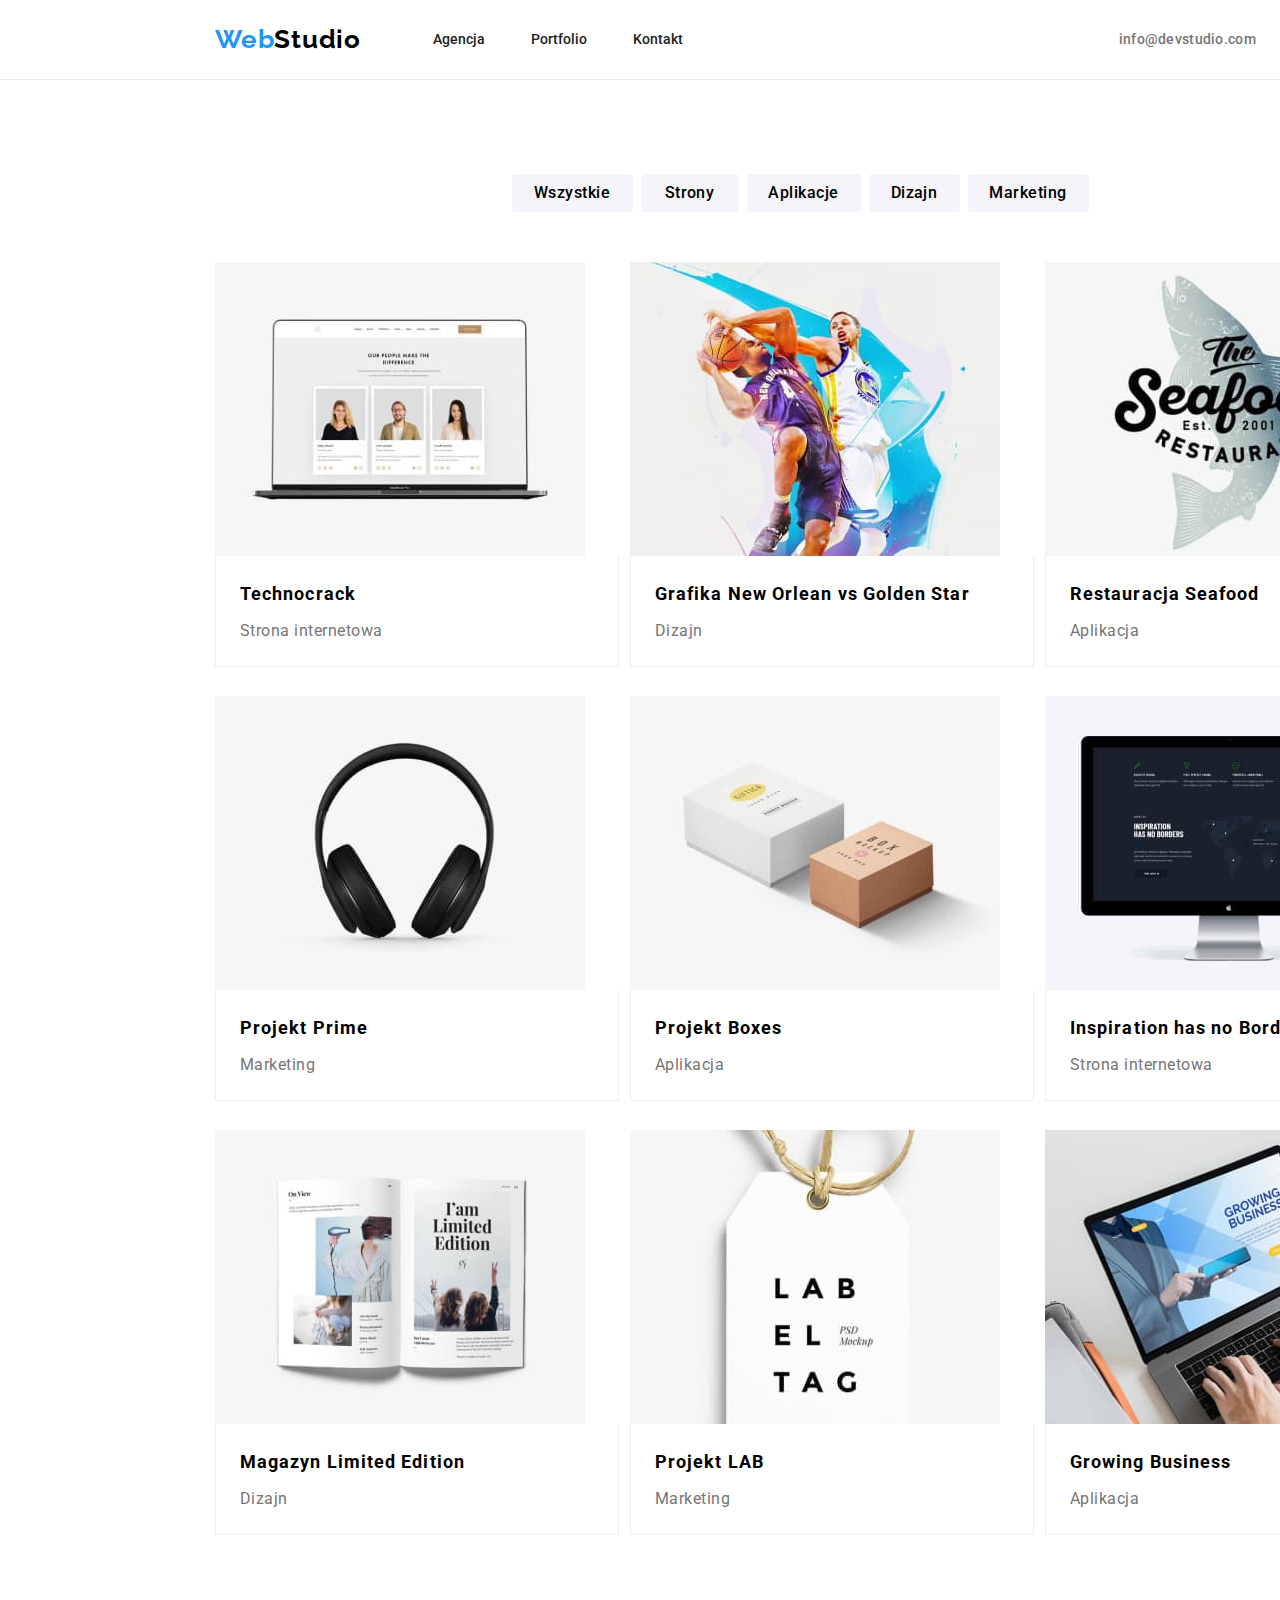
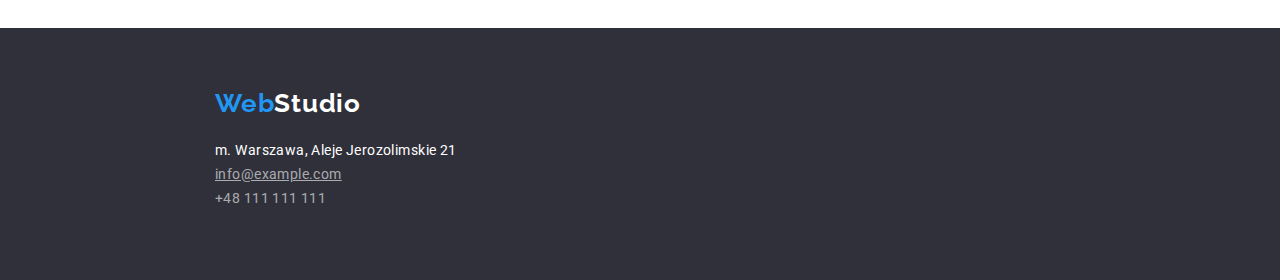
==== commit bcaab109: "task corrected" ====
--- a/portfolio.html
+++ b/portfolio.html
@@ -45,7 +45,7 @@
     </header>
     <main id="main">
       <section class="section">
-        <div>
+        <div class="filter-button-container">
           <ul class="filters">
             <li class="filter-list">
               <button class="filter-button filter-all" type="button">
--- a/css/style.css
+++ b/css/style.css
@@ -174,7 +174,7 @@
   font-size: 18px;
   line-height: 2;
   letter-spacing: 0.06em;
-  margin: 4px 0px 0px 0px;
+  margin: 0px 0px 4px 0px;
 }
 .adress-container {
   width: 247px;
@@ -355,6 +355,9 @@
   padding: 94px 0;
 }
 .work-list {
+}
+.filter-button-container {
+  margin-bottom: 50px;
 }
 .filters {
   display: flex;
